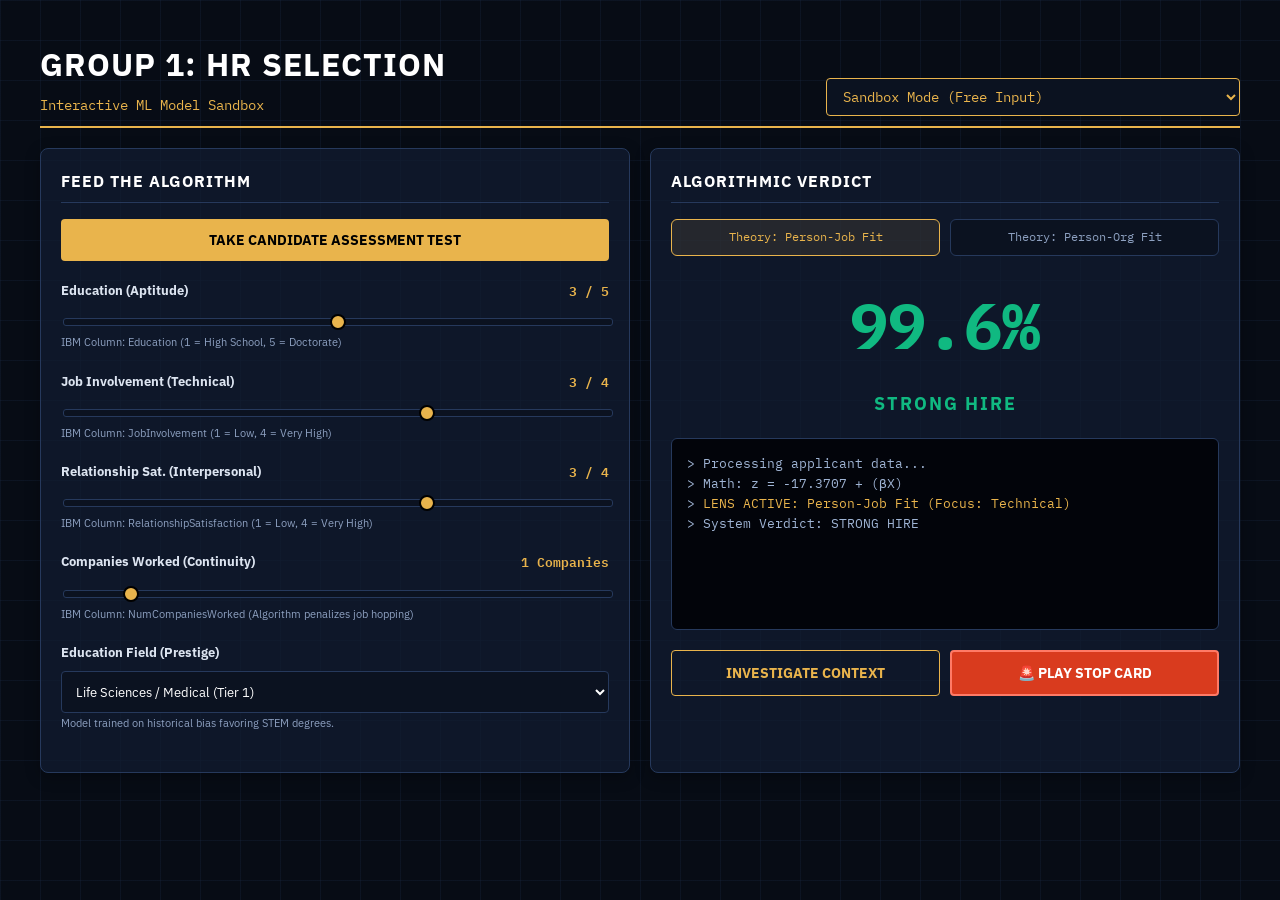
==== MNM-App/index.html @ 638e294f "Rename MNM App to MNM-App" ====
<!DOCTYPE html>
<html lang="en">
<head>
    <meta charset="UTF-8">
    <meta name="viewport" content="width=device-width, initial-scale=1.0">
    <title>Group 1: HR Selection</title>
    <link href="https://fonts.googleapis.com/css2?family=IBM+Plex+Mono:wght@400;500;600&family=IBM+Plex+Sans:wght@400;500;600;700&display=swap" rel="stylesheet">
    <link rel="stylesheet" href="styles.css">
</head>
<body>

<div id="stage">
    <div class="header">
        <div>
            <h1>Group 1: HR Selection</h1>
            <div style="font-family: var(--mono); color: var(--gold); font-size: 14px; margin-top: 5px;">Interactive ML Model Sandbox</div>
        </div>
        <select class="scenario-select" id="scenario-loader" onchange="loadScenario()">
            <option value="sandbox">Sandbox Mode (Free Input)</option>
            <option value="1">Scenario 1: The Baseline Ideal</option>
            <option value="2">Scenario 2: The Context Blindspot (Job Hopper)</option>
            <option value="3">Scenario 3: The Theory Clash</option>
            <option value="4">Scenario 4: Measurement Flaw</option>
            <option value="5">Scenario 5: Mandatory STOP Card</option>
        </select>
    </div>

    <div class="grid">
        <!-- Left Panel: Interactive Inputs -->
        <div class="panel">
            <h3>Feed the Algorithm</h3>
            
            <!-- Assessment Button (Redirects to quiz.html) -->
            <button id="btn-take-test" class="btn" style="width: 100%; background: var(--gold); color: #000; margin-bottom: 20px; display: block;" onclick="window.location.href='quiz.html'">
                Take Candidate Assessment Test
            </button>
            
            

            <div class="input-group">
                <div class="top"><b>Education (Aptitude)</b><span id="val-aptitude">3 / 5</span></div>
                <input type="range" id="in-aptitude" min="1" max="5" step="1" value="3" oninput="runModel()">
                <span class="helper">IBM Column: Education (1 = High School, 5 = Doctorate)</span>
            </div>
            
            <div class="input-group">
                <div class="top"><b>Job Involvement (Technical)</b><span id="val-technical">3 / 4</span></div>
                <input type="range" id="in-technical" min="1" max="4" step="1" value="3" oninput="runModel()">
                <span class="helper">IBM Column: JobInvolvement (1 = Low, 4 = Very High)</span>
            </div>

            <div class="input-group">
                <div class="top"><b>Relationship Sat. (Interpersonal)</b><span id="val-interview">3 / 4</span></div>
                <input type="range" id="in-interview" min="1" max="4" step="1" value="3" oninput="runModel()">
                <span class="helper">IBM Column: RelationshipSatisfaction (1 = Low, 4 = Very High)</span>
            </div>

            <div class="input-group">
                <div class="top"><b>Companies Worked (Continuity)</b><span id="val-continuity">1 Company</span></div>
                <input type="range" id="in-continuity" min="0" max="9" step="1" value="1" oninput="runModel()">
                <span class="helper">IBM Column: NumCompaniesWorked (Algorithm penalizes job hopping)</span>
            </div>

            <div class="input-group">
                <div class="top" style="margin-bottom: 8px;"><b>Education Field (Prestige)</b></div>
                <select class="dropdown" id="in-college" onchange="runModel()">
                    <option value="1.0">Life Sciences / Medical (Tier 1)</option>
                    <option value="0.5">Technical Degree / Marketing (Tier 2)</option>
                    <option value="0.0">Human Resources / Other (Tier 3)</option>
                </select>
                <span class="helper">Model trained on historical bias favoring STEM degrees.</span>
            </div>
        </div>

        <!-- Right Panel: The Machine -->
        <div class="panel">
            <h3>Algorithmic Verdict</h3>
            
            <div class="theory-rack">
                <div class="chip active" id="chip-job" onclick="setTheory('job')">Theory: Person-Job Fit</div>
                <div class="chip" id="chip-org" onclick="setTheory('org')">Theory: Person-Org Fit</div>
            </div>

            <div class="prediction-score" id="ai-score">--%</div>
            <div class="verdict-label" id="ai-verdict" style="color: var(--text-dim);">Awaiting Input</div>
            
            <div class="console" id="console-output">
                > System ready.
                > Awaiting data input...
            </div>

            <div class="btn-row">
                <button class="btn btn-human" onclick="investigateContext()">Investigate Context</button>
                <button class="btn btn-stop" onclick="triggerStopCard()">🚨 PLAY STOP CARD</button>
            </div>
        </div>
    </div>
</div>

<!-- Debrief Modal -->
<div class="modal" id="debrief-modal">
    <div class="modal-content">
        <h2 class="modal-title" id="modal-title">Action Result</h2>
        <div class="modal-text" id="modal-text">Context goes here.</div>
        <button class="btn" style="background: var(--gold); color: #000; padding: 10px 20px;" onclick="closeModal()">Acknowledge</button>
    </div>
</div>

<script src="script.js"></script>
</body>
</html>
---- MNM-App/styles.css ----
:root {
    --bg-base: #070C15;
    --panel-bg: rgba(17,28,49,.72);
    --line: #26395C;
    --text-main: #DCE4F0;
    --text-dim: #8DA0C0;
    --gold: #E9B44C;
    --green: #10b981;
    --red: #D93B1E;
    --mono: "IBM Plex Mono", ui-monospace, monospace;
    --sans: "IBM Plex Sans", sans-serif;
}

body {
    margin: 0; background: var(--bg-base); color: var(--text-main);
    font-family: var(--sans); font-size: 15px; line-height: 1.55;
    background-image: linear-gradient(rgba(42,66,105,.16) 1px, transparent 1px), linear-gradient(90deg, rgba(42,66,105,.16) 1px, transparent 1px);
    background-size: 40px 40px;
}

#stage { padding: 40px; max-width: 1200px; margin: 0 auto; padding-bottom: 80px; }

.header { border-bottom: 2px solid var(--gold); padding-bottom: 10px; margin-bottom: 20px; display: flex; justify-content: space-between; align-items: flex-end; }
.header h1 { font-family: var(--sans); font-size: 32px; font-weight: 700; margin: 0; color: #fff; text-transform: uppercase; letter-spacing: 1px;}

.scenario-select { background: #0b1220; color: var(--gold); border: 1px solid var(--gold); padding: 8px 12px; font-family: var(--mono); border-radius: 4px; font-size: 14px; cursor: pointer;}

.grid { display: grid; grid-template-columns: 1fr 1fr; gap: 20px; }
.panel { background: var(--panel-bg); border: 1px solid var(--line); border-radius: 8px; padding: 20px; box-shadow: 0 4px 15px rgba(0,0,0,0.3); }

h3 { margin-top: 0; font-size: 16px; color: #fff; letter-spacing: 1px; text-transform: uppercase; border-bottom: 1px solid var(--line); padding-bottom: 8px; }

/* Interactive Inputs */
.input-group { margin: 20px 0; }
.input-group .top { display: flex; justify-content: space-between; font-size: 13px; margin-bottom: 8px; font-weight: 600; }
.input-group .top span { font-family: var(--mono); color: var(--gold); }
.input-group .helper { font-size: 11px; color: var(--text-dim); display: block; margin-top: 2px; }

input[type=range] { -webkit-appearance: none; width: 100%; height: 6px; background: #0b1220; border: 1px solid var(--line); border-radius: 3px; outline: none; }
input[type=range]::-webkit-slider-thumb { -webkit-appearance: none; width: 16px; height: 16px; border-radius: 50%; background: var(--gold); cursor: pointer; border: 2px solid #000; }

select.dropdown { width: 100%; background: #0b1220; color: #fff; border: 1px solid var(--line); padding: 10px; font-family: var(--sans); border-radius: 4px; outline: none; }

/* The Machine Console */
.console { background: #02040a; border: 1px solid var(--line); border-radius: 6px; font-family: var(--mono); font-size: 13px; padding: 15px; color: #9FB4D4; white-space: pre-wrap; height: 160px; overflow-y: auto; }
.c-highlight { color: var(--gold); }
.c-warn { color: var(--red); }

.prediction-score { font-family: var(--mono); font-size: 64px; text-align: center; color: var(--text-main); font-weight: 700; margin: 15px 0; transition: color 0.3s; }
.verdict-label { text-align: center; font-family: var(--sans); font-size: 18px; font-weight: 700; text-transform: uppercase; letter-spacing: 2px; margin-bottom: 20px; }

/* Theory Chips */
.theory-rack { display: flex; gap: 10px; margin-bottom: 20px; }
.chip { border: 1px solid var(--line); border-radius: 6px; padding: 8px 12px; cursor: pointer; background: #0b1220; color: var(--text-dim); font-size: 12px; font-family: var(--mono); transition: 0.2s; flex: 1; text-align: center;}
.chip.active { border-color: var(--gold); background: rgba(233,180,76,.1); color: var(--gold); }

/* Action Buttons */
.btn-row { display: grid; grid-template-columns: 1fr 1fr; gap: 10px; margin-top: 20px; }
.btn { padding: 12px; font-family: var(--sans); font-size: 14px; font-weight: 700; border: none; border-radius: 4px; cursor: pointer; text-transform: uppercase; transition: transform 0.1s; }
.btn:hover { transform: translateY(-2px); }
.btn-human { grid-column: span 1; background: transparent; color: var(--gold); border: 1px solid var(--gold); }
.btn-stop { grid-column: span 1; background: var(--red); color: #fff; border: 2px solid #ff7a66; }

/* Modal for Debriefs */
.modal { display: none; position: fixed; inset: 0; background: rgba(0,0,0,0.85); justify-content: center; align-items: center; z-index: 50; }
.modal-content { background: var(--bg-base); padding: 30px; border: 1px solid var(--gold); border-radius: 8px; max-width: 600px; text-align: left; }
.modal-title { color: var(--gold); font-size: 20px; font-weight: 700; margin-top: 0; text-transform: uppercase; }
.modal-text { color: var(--text-main); font-size: 15px; margin-bottom: 20px; line-height: 1.6; }
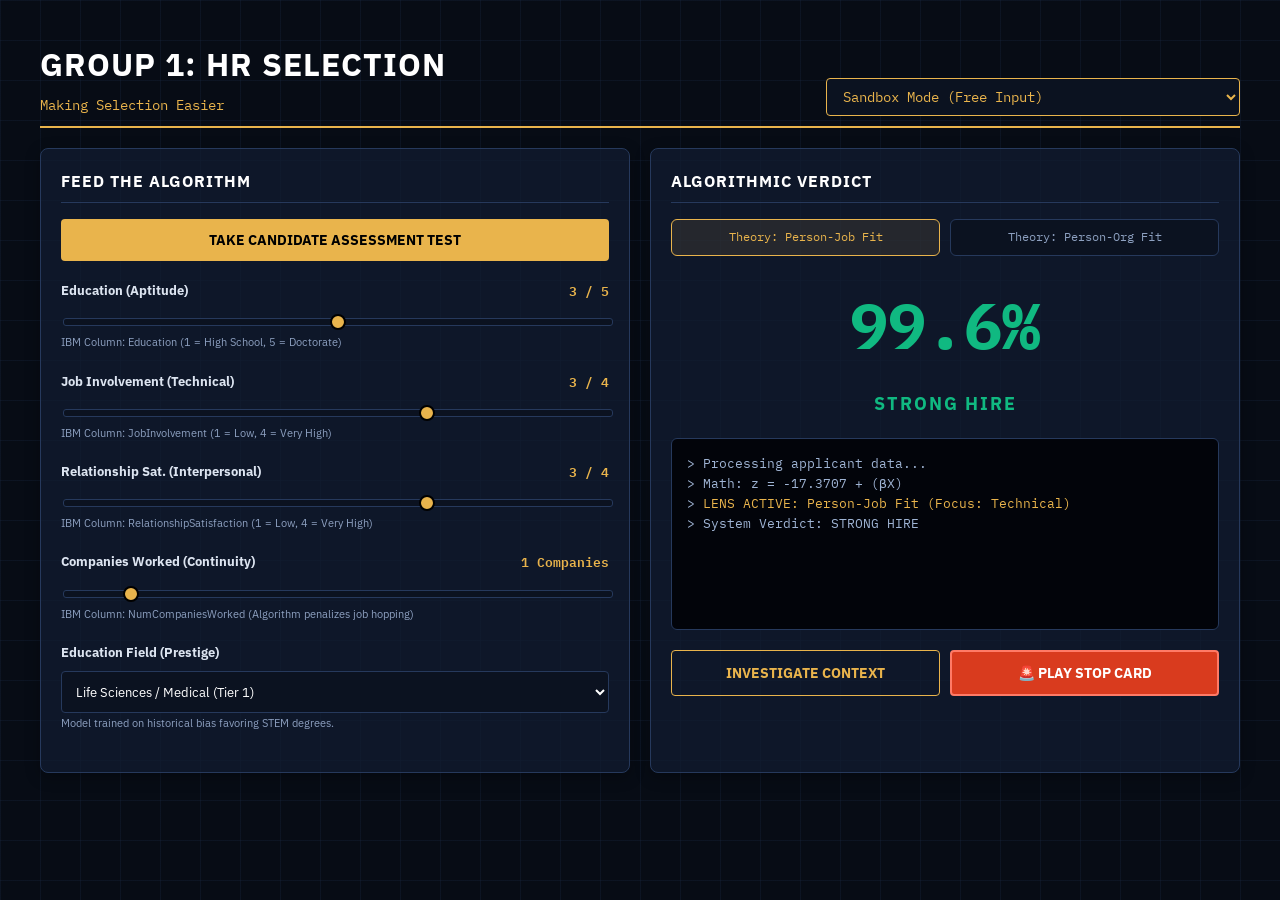
==== commit de58b1f7: "Update header text in index.html" ====
--- a/MNM-App/index.html
+++ b/MNM-App/index.html
@@ -13,7 +13,7 @@
     <div class="header">
         <div>
             <h1>Group 1: HR Selection</h1>
-            <div style="font-family: var(--mono); color: var(--gold); font-size: 14px; margin-top: 5px;">Interactive ML Model Sandbox</div>
+            <div style="font-family: var(--mono); color: var(--gold); font-size: 14px; margin-top: 5px;">Making Selection Easier</div>
         </div>
         <select class="scenario-select" id="scenario-loader" onchange="loadScenario()">
             <option value="sandbox">Sandbox Mode (Free Input)</option>
@@ -108,4 +108,4 @@
 
 <script src="script.js"></script>
 </body>
-</html>+</html>
--- a/MNM-App/styles.css
+++ b/MNM-App/styles.css
@@ -65,4 +65,58 @@
 .modal { display: none; position: fixed; inset: 0; background: rgba(0,0,0,0.85); justify-content: center; align-items: center; z-index: 50; }
 .modal-content { background: var(--bg-base); padding: 30px; border: 1px solid var(--gold); border-radius: 8px; max-width: 600px; text-align: left; }
 .modal-title { color: var(--gold); font-size: 20px; font-weight: 700; margin-top: 0; text-transform: uppercase; }
-.modal-text { color: var(--text-main); font-size: 15px; margin-bottom: 20px; line-height: 1.6; }+.modal-text { color: var(--text-main); font-size: 15px; margin-bottom: 20px; line-height: 1.6; }
+
+/* ========================================== */
+/* MOBILE RESPONSIVE OPTIMIZATION             */
+/* ========================================== */
+@media (max-width: 768px) {
+    /* Reduce outer padding to save screen space */
+    #stage { 
+        padding: 20px 15px; 
+        padding-bottom: 60px; 
+    }
+    
+    /* Stack the header and make the dropdown full width */
+    .header { 
+        flex-direction: column; 
+        align-items: flex-start; 
+        gap: 15px; 
+    }
+    .header h1 { 
+        font-size: 24px; 
+    }
+    .scenario-select { 
+        width: 100%; 
+    }
+    
+    /* Collapse the 2-column grid into a single column */
+    .grid { 
+        grid-template-columns: 1fr; 
+    }
+    
+    /* Shrink massive text elements so they don't break the container */
+    .prediction-score { 
+        font-size: 48px; 
+    }
+    
+    /* Stack the Theory chips vertically */
+    .theory-rack {
+        flex-direction: column;
+    }
+
+    /* Stack the Action buttons vertically to ensure they are easily tappable */
+    .btn-row { 
+        grid-template-columns: 1fr; 
+    }
+
+    /* Adjust the Quiz Results view for mobile */
+    #results-view div[style*="display: flex"] {
+        flex-direction: column;
+        align-items: center;
+    }
+    #results-view div[style*="width: 220px"] {
+        width: 100% !important;
+        max-width: 300px;
+    }
+}
